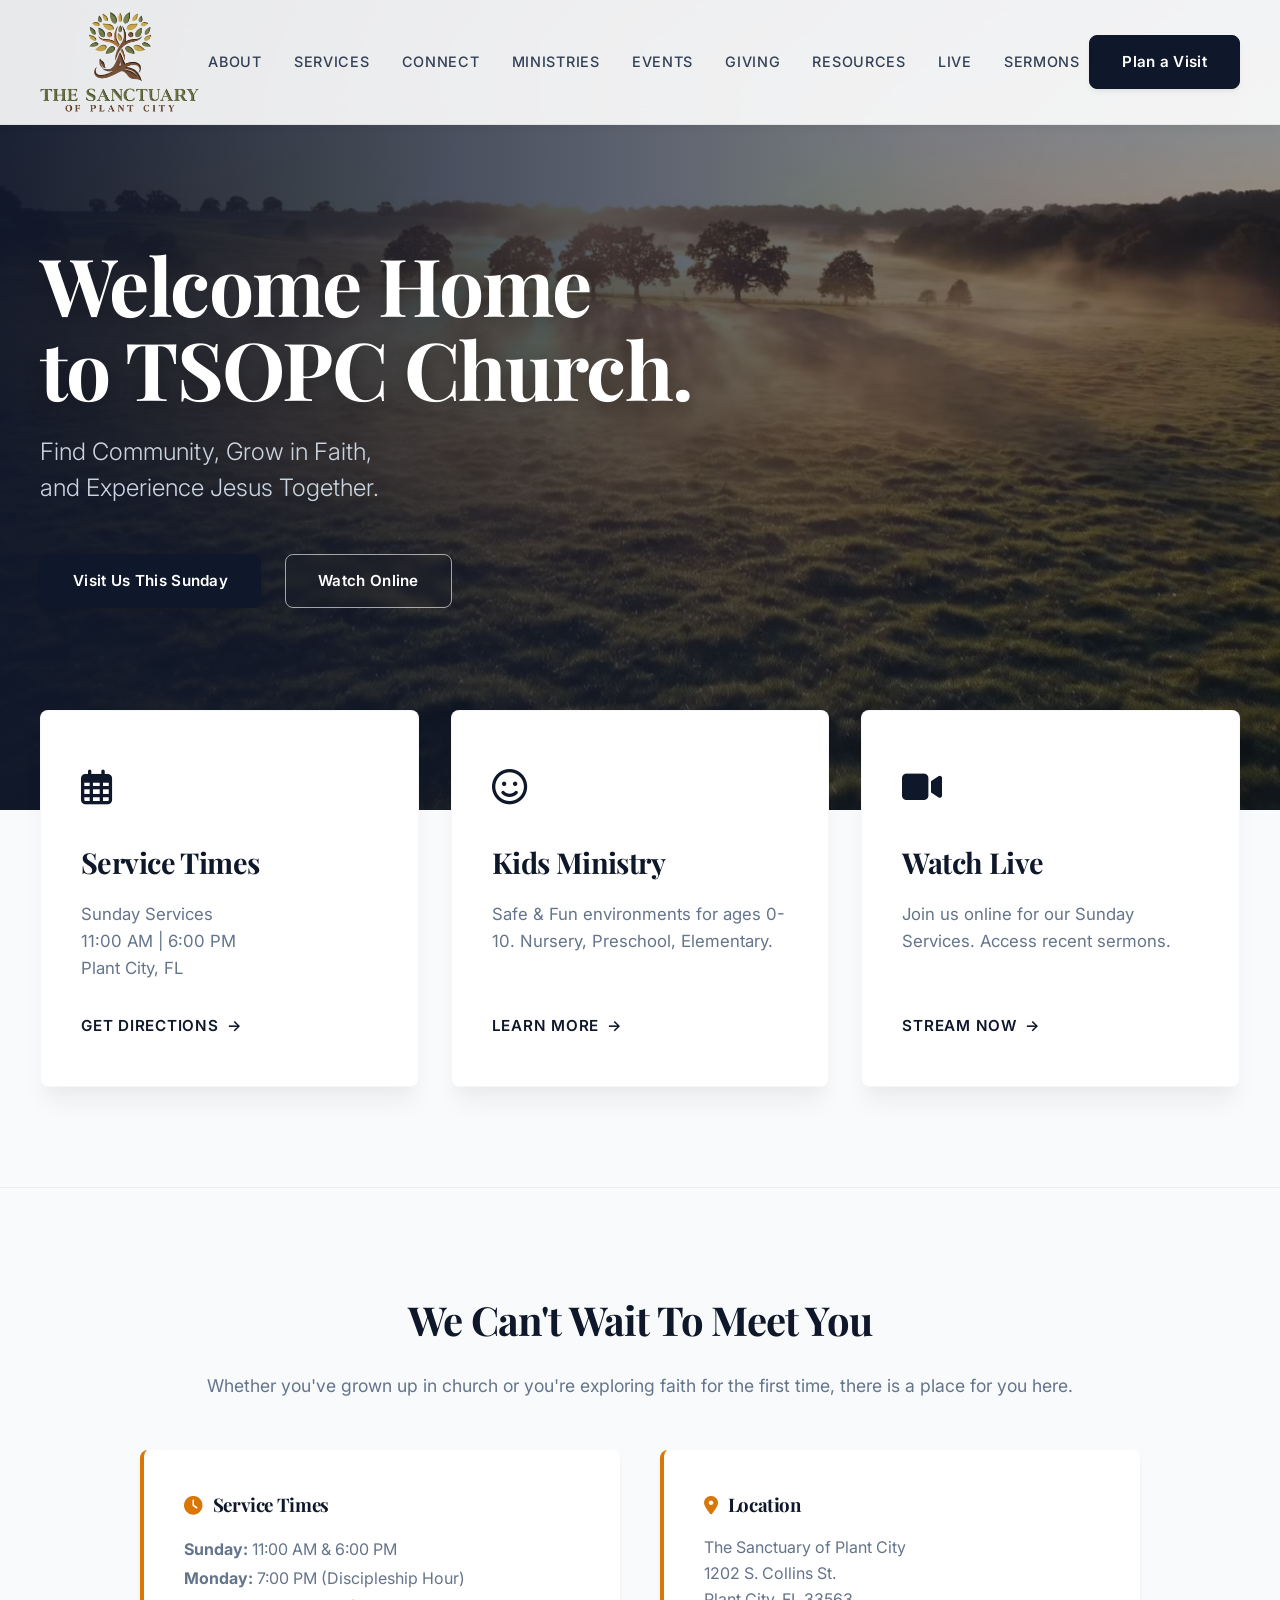
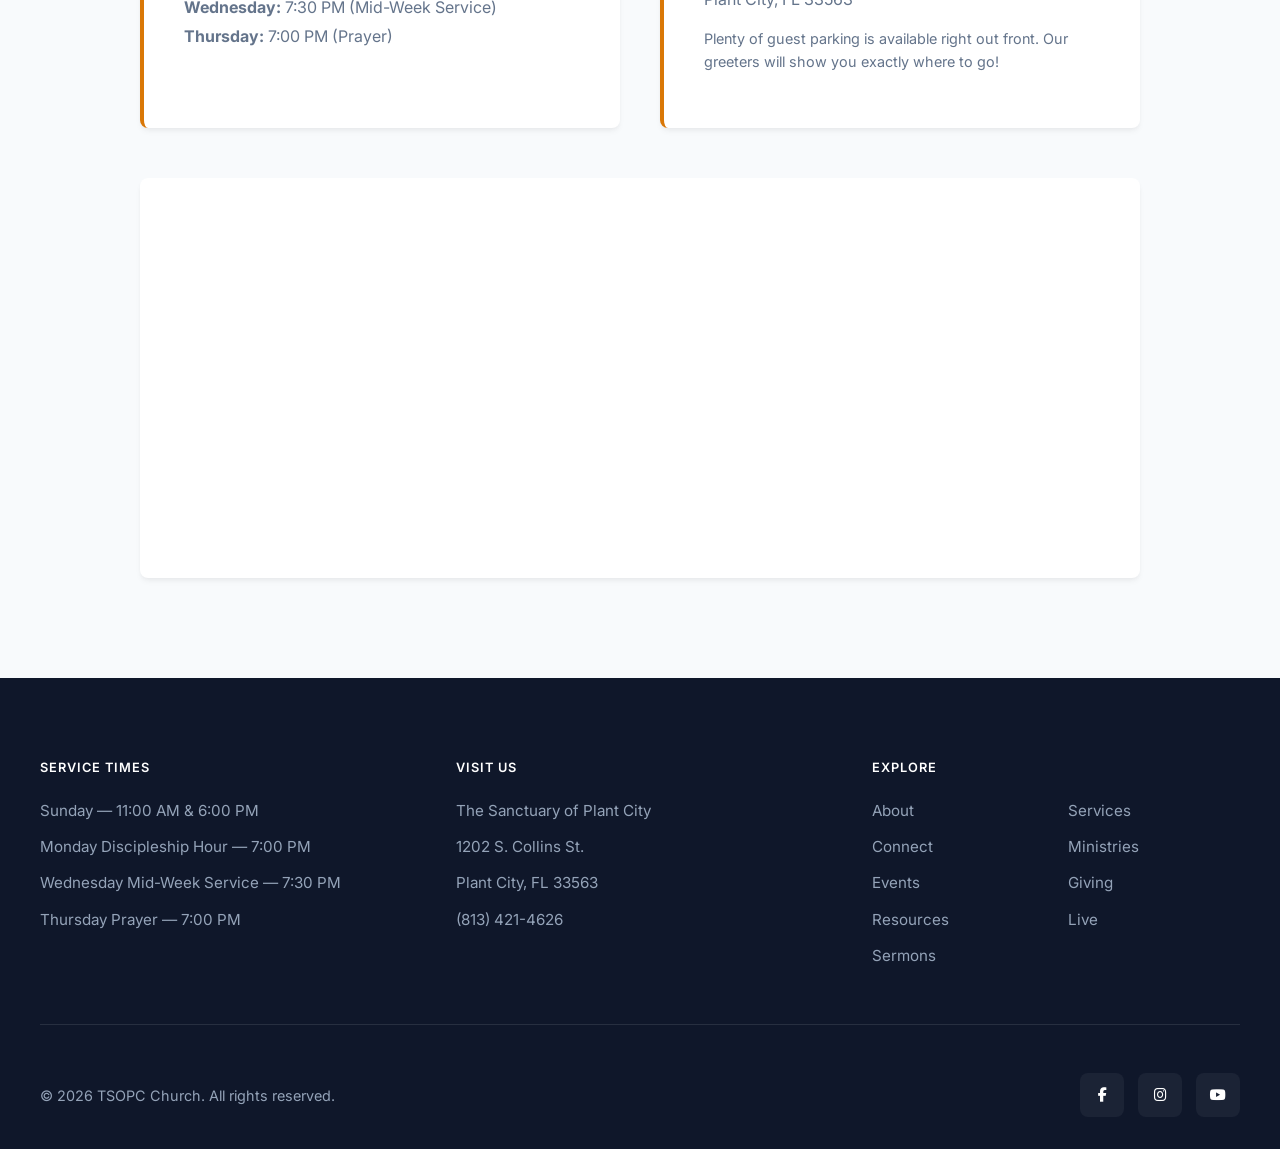
==== index.html @ f12aada3 "Redesign footer as balanced 3-column grid; add HTML no-cache meta - Replace space-between two-column" ====
<!DOCTYPE html>
<html lang="en">
<head>
    <meta charset="UTF-8">
    <meta name="viewport" content="width=device-width, initial-scale=1.0">
    <meta http-equiv="Cache-Control" content="no-cache, must-revalidate">
    <title>TSOPC Church | Welcome Home</title>
    <meta name="description" content="Welcome home to TSOPC Church. Find community, grow in faith, and experience Jesus together.">
    <link rel="stylesheet" href="styles.css?v=8">
    <!-- Using Google Fonts for clean, modern typography -->
    <link rel="preconnect" href="https://fonts.googleapis.com">
    <link rel="preconnect" href="https://fonts.gstatic.com" crossorigin>
    <link href="https://fonts.googleapis.com/css2?family=Inter:wght@400;500;600;700&family=Playfair+Display:wght@700&display=swap" rel="stylesheet">
    <!-- FontAwesome for Icons -->
    <link rel="stylesheet" href="https://cdnjs.cloudflare.com/ajax/libs/font-awesome/6.4.0/css/all.min.css">
</head>
<body>

    <!-- Main Navigation -->
    <nav class="navbar">
        <div class="nav-container">
            <a href="index.html" class="logo"><img src="logo-transparent.png?v=3" alt="TSOPC Logo" class="nav-logo-img"></a>
            <div class="nav-links" id="primary-nav">
                <a href="about.html">About</a>
                <a href="services.html">Services</a>
                <a href="connect.html">Connect</a>
                <a href="ministries.html">Ministries</a>
                <a href="events.html">Events</a>
                <a href="giving.html">Giving</a>
                <a href="resources.html">Resources</a>
                <a href="live.html">Live</a>
                <a href="sermons.html">Sermons</a>
            </div>
            <a href="#plan-visit" class="btn btn-primary">Plan a Visit</a>
            
            <!-- Mobile Menu Toggle -->
            <button class="mobile-toggle" aria-label="Toggle menu" aria-expanded="false" aria-controls="primary-nav">
                <i aria-hidden="true" class="fas fa-bars"></i>
            </button>
        </div>
    </nav>

    <!-- Hero Section -->
    <header class="hero">
        <video class="hero-video" autoplay muted loop playsinline preload="auto" poster="hero-sunrise.jpg?v=7" aria-hidden="true">
            <source src="hero-sunrise.mp4?v=7" type="video/mp4">
        </video>
        <div class="hero-overlay"></div>
        <div class="hero-content">
            <h1>Welcome Home<br>to TSOPC Church.</h1>
            <p>Find Community, Grow in Faith,<br>and Experience Jesus Together.</p>
            <div class="hero-actions">
                <a href="#plan-visit" class="btn btn-primary">Visit Us This Sunday</a>
                <a href="live.html" class="btn btn-outline">Watch Online</a>
            </div>
        </div>
    </header>

    <!-- Interactive Cards Section (Overlapping Hero) -->
    <section class="quick-links">
        <h2 class="visually-hidden">Quick links</h2>
        <div class="cards-container">
            <!-- Card 1 -->
            <div class="card">
                <div class="card-icon">
                    <i aria-hidden="true" class="far fa-calendar-alt"></i>
                </div>
                <h3>Service Times</h3>
                <p>Sunday Services<br>11:00 AM | 6:00 PM<br>Plant City, FL</p>
                <a href="#plan-visit" class="card-link">Get Directions</a>
            </div>

            <!-- Card 2 -->
            <div class="card">
                <div class="card-icon">
                    <i aria-hidden="true" class="far fa-smile"></i>
                </div>
                <h3>Kids Ministry</h3>
                <p>Safe & Fun environments for ages 0-10. Nursery, Preschool, Elementary.</p>
                <a href="ministries.html" class="card-link">Learn More</a>
            </div>

            <!-- Card 3 -->
            <div class="card">
                <div class="card-icon">
                    <i aria-hidden="true" class="fas fa-video"></i>
                </div>
                <h3>Watch Live</h3>
                <p>Join us online for our Sunday Services. Access recent sermons.</p>
                <a href="live.html" class="card-link">Stream Now</a>
            </div>
        </div>
    </section>

    <!-- Plan a Visit Section -->
    <section id="plan-visit" class="visit-section">
        <div class="visit-container">
            <h2 class="visit-title">We Can't Wait To Meet You</h2>
            <p class="visit-intro">Whether you've grown up in church or you're exploring faith for the first time, there is a place for you here.</p>

            <div class="visit-grid">
                <div class="visit-card">
                    <h3><i aria-hidden="true" class="fas fa-clock"></i>Service Times</h3>
                    <ul class="visit-times">
                        <li><strong>Sunday:</strong> 11:00 AM &amp; 6:00 PM</li>
                        <li><strong>Monday:</strong> 7:00 PM (Discipleship Hour)</li>
                        <li><strong>Wednesday:</strong> 7:30 PM (Mid-Week Service)</li>
                        <li><strong>Thursday:</strong> 7:00 PM (Prayer)</li>
                    </ul>
                </div>

                <div class="visit-card">
                    <h3><i aria-hidden="true" class="fas fa-map-marker-alt"></i>Location</h3>
                    <p>
                        The Sanctuary of Plant City<br>
                        1202 S. Collins St.<br>
                        Plant City, FL 33563
                    </p>
                    <p class="visit-note">Plenty of guest parking is available right out front. Our greeters will show you exactly where to go!</p>
                </div>
            </div>

            <div class="visit-map">
                <iframe title="Map to The Sanctuary of Plant City, 1202 S. Collins St., Plant City, FL" src="https://maps.google.com/maps?q=1202%20S.%20Collins%20St.,%20Plant%20City,%20FL%2033563&t=&z=15&ie=UTF8&iwloc=&output=embed" width="100%" height="400" style="border:0;" allowfullscreen="" loading="lazy" referrerpolicy="no-referrer-when-downgrade"></iframe>
            </div>
        </div>
    </section>

    <!-- Footer -->
    <footer>
        <div class="footer-grid">
            <div class="footer-col">
                <h4>Service Times</h4>
                <ul>
                    <li>Sunday &mdash; 11:00 AM &amp; 6:00 PM</li>
                    <li>Monday Discipleship Hour &mdash; 7:00 PM</li>
                    <li>Wednesday Mid-Week Service &mdash; 7:30 PM</li>
                    <li>Thursday Prayer &mdash; 7:00 PM</li>
                </ul>
            </div>
            <div class="footer-col">
                <h4>Visit Us</h4>
                <ul>
                    <li>The Sanctuary of Plant City</li>
                    <li>1202 S. Collins St.</li>
                    <li>Plant City, FL 33563</li>
                    <li><a href="tel:+18134214626">(813) 421-4626</a></li>
                </ul>
            </div>
            <div class="footer-col footer-nav">
                <h4>Explore</h4>
                <ul>
                    <li><a href="about.html">About</a></li>
                    <li><a href="services.html">Services</a></li>
                    <li><a href="connect.html">Connect</a></li>
                    <li><a href="ministries.html">Ministries</a></li>
                    <li><a href="events.html">Events</a></li>
                    <li><a href="giving.html">Giving</a></li>
                    <li><a href="resources.html">Resources</a></li>
                    <li><a href="live.html">Live</a></li>
                    <li><a href="sermons.html">Sermons</a></li>
                </ul>
            </div>
        </div>
        <div class="footer-bottom">
            <p>&copy; 2026 TSOPC Church. All rights reserved.</p>
            <div class="footer-social">
                <a href="https://www.facebook.com/PCUPC/" target="_blank" rel="noopener noreferrer" aria-label="Facebook"><i aria-hidden="true" class="fab fa-facebook-f"></i></a>
                <a href="https://www.instagram.com/plantcityupc/" target="_blank" rel="noopener noreferrer" aria-label="Instagram"><i aria-hidden="true" class="fab fa-instagram"></i></a>
                <a href="https://www.youtube.com/@plantcityupc2962" target="_blank" rel="noopener noreferrer" aria-label="YouTube"><i aria-hidden="true" class="fab fa-youtube"></i></a>
            </div>
        </div>
    </footer>

    <script src="script.js"></script>
</body>
</html>
---- styles.css ----
/* =========================================
   CSS Reset & Base Styles - PREMIUM EDITION
   ========================================= */
:root {
    --primary-dark: #0f172a; /* Deep, rich slate */
    --accent-gold: #d97706; /* Refined, sharp gold */
    --accent-hover: #b45309;
    --text-main: #334155;
    --text-muted: #64748b;
    --text-light: #f8fafc;
    --white: #ffffff;
    --background: #f8fafc;
    --border-radius: 8px; /* Sharper edges */
    --shadow-sm: 0 4px 6px -1px rgba(0, 0, 0, 0.05), 0 2px 4px -1px rgba(0, 0, 0, 0.03);
    --shadow-lg: 0 20px 25px -5px rgba(0, 0, 0, 0.05), 0 10px 10px -5px rgba(0, 0, 0, 0.02);
    --shadow-hover: 0 25px 50px -12px rgba(0, 0, 0, 0.15);
    --transition: all 0.4s cubic-bezier(0.16, 1, 0.3, 1);
}

* {
    margin: 0;
    padding: 0;
    box-sizing: border-box;
}

html {
    scroll-behavior: smooth;
}

body {
    font-family: 'Inter', -apple-system, sans-serif;
    color: var(--text-main);
    background-color: var(--background);
    line-height: 1.6;
    overflow-x: hidden;
    -webkit-font-smoothing: antialiased;
    -moz-osx-font-smoothing: grayscale;
}

h1, h2, h3, .logo {
    font-family: 'Playfair Display', serif;
    color: var(--primary-dark);
    letter-spacing: -0.02em;
}

a {
    text-decoration: none;
    color: inherit;
    transition: var(--transition);
}

/* =========================================
   Typography & Buttons
   ========================================= */
.btn {
    display: inline-flex;
    align-items: center;
    justify-content: center;
    padding: 14px 32px;
    border-radius: var(--border-radius);
    font-weight: 600;
    font-family: 'Inter', sans-serif;
    font-size: 0.95rem;
    letter-spacing: 0.02em;
    cursor: pointer;
    transition: var(--transition);
}

.btn-primary {
    background-color: var(--primary-dark);
    color: var(--white);
    border: 1px solid var(--primary-dark);
    box-shadow: var(--shadow-sm);
}

.btn-primary:hover {
    background-color: var(--accent-gold);
    border-color: var(--accent-gold);
    transform: translateY(-2px);
    box-shadow: 0 10px 15px -3px rgba(217, 119, 6, 0.3);
}

.btn-outline {
    background-color: transparent;
    color: var(--white);
    border: 1px solid rgba(255, 255, 255, 0.6);
    backdrop-filter: blur(4px);
}

.btn-outline:hover {
    background-color: var(--white);
    color: var(--primary-dark);
    transform: translateY(-2px);
}

/* =========================================
   Navigation (Glassmorphism)
   ========================================= */
.navbar {
    position: fixed;
    top: 0;
    width: 100%;
    background-color: rgba(255, 255, 255, 0.9);
    backdrop-filter: blur(12px);
    -webkit-backdrop-filter: blur(12px);
    border-bottom: 1px solid rgba(0, 0, 0, 0.05);
    z-index: 1000;
    padding: 12px 0;
    transition: var(--transition);
}

.nav-container {
    max-width: 1280px;
    margin: 0 auto;
    padding: 0 40px;
    display: flex;
    justify-content: space-between;
    align-items: center;
}

.logo {
    display: flex;
    align-items: center;
}

.nav-logo-img {
    height: 100px;
    width: auto;
}

.nav-links {
    display: flex;
    gap: 32px;
    align-items: center;
}

.nav-links a {
    font-weight: 500;
    font-size: 0.9rem;
    color: var(--text-main);
    text-transform: uppercase;
    letter-spacing: 0.05em;
    position: relative;
}

.nav-links a::after {
    content: '';
    position: absolute;
    width: 0;
    height: 1px;
    bottom: -4px;
    left: 0;
    background-color: var(--accent-gold);
    transition: var(--transition);
}

.nav-links a:hover {
    color: var(--primary-dark);
}

.nav-links a:hover::after {
    width: 100%;
}

.mobile-toggle {
    display: none;
    background: none;
    border: none;
    font-size: 1.5rem;
    color: var(--primary-dark);
    cursor: pointer;
}

/* =========================================
   Hero Section
   ========================================= */
.hero {
    position: relative;
    overflow: hidden;
    height: 90vh;
    min-height: 700px;
    display: flex;
    align-items: center;
    /* Poster still: shown on slow connections, if the video fails, or with reduced motion */
    background-image: url('hero-sunrise.jpg?v=7');
    background-size: cover;
    background-position: center;
}

/* Background video layer — sits behind the gradient overlay and the content */
.hero-video {
    position: absolute;
    top: 0;
    left: 0;
    width: 100%;
    height: 100%;
    object-fit: cover;
    z-index: 0;
}

.hero-overlay {
    position: absolute;
    top: 0;
    left: 0;
    width: 100%;
    height: 100%;
    z-index: 1;
    background: linear-gradient(to right, rgba(15, 23, 42, 0.95) 0%, rgba(15, 23, 42, 0.4) 100%);
}

/* Respect users who prefer reduced motion: hide the video, keep the poster still */
@media (prefers-reduced-motion: reduce) {
    .hero-video {
        display: none;
    }
}

.hero-content {
    position: relative;
    z-index: 10;
    max-width: 1280px;
    margin: 0 auto;
    padding: 0 40px;
    width: 100%;
    transform: translateY(20px);
}

.hero h1 {
    color: var(--white);
    font-size: 5rem;
    line-height: 1.05;
    margin-bottom: 24px;
    text-shadow: 0 4px 20px rgba(0,0,0,0.3);
}

.page-hero h1 {
    color: var(--white) !important;
    font-size: 3.5rem;
    text-shadow: 0 4px 20px rgba(0,0,0,0.5);
    position: relative;
    z-index: 10;
}

.hero p {
    color: #cbd5e1;
    font-size: 1.5rem;
    font-weight: 300;
    margin-bottom: 48px;
    max-width: 600px;
    line-height: 1.5;
}

.hero-actions {
    display: flex;
    gap: 24px;
}

/* =========================================
   Interactive Cards (Quick Links)
   ========================================= */
.quick-links {
    margin-top: -100px;
    position: relative;
    z-index: 20;
    padding-bottom: 100px;
}

.cards-container {
    max-width: 1280px;
    margin: 0 auto;
    padding: 0 40px;
    display: grid;
    grid-template-columns: repeat(3, 1fr);
    gap: 32px;
}

.card {
    background-color: var(--white);
    border-radius: var(--border-radius);
    padding: 48px 40px;
    box-shadow: var(--shadow-lg);
    border: 1px solid rgba(0, 0, 0, 0.03);
    transition: var(--transition);
    display: flex;
    flex-direction: column;
    position: relative;
    overflow: hidden;
}

.card::before {
    content: '';
    position: absolute;
    top: 0;
    left: 0;
    width: 100%;
    height: 3px;
    background-color: var(--accent-gold);
    transform: scaleX(0);
    transform-origin: left;
    transition: var(--transition);
}

.card:hover {
    transform: translateY(-12px);
    box-shadow: var(--shadow-hover);
}

.card:hover::before {
    transform: scaleX(1);
}

.card-icon {
    font-size: 2.2rem;
    color: var(--primary-dark);
    margin-bottom: 24px;
}

.card h3 {
    font-size: 1.8rem;
    margin-bottom: 16px;
    color: var(--primary-dark);
}

.card p {
    color: var(--text-muted);
    margin-bottom: 32px;
    flex-grow: 1;
    font-size: 1.05rem;
    line-height: 1.6;
}

.card-link {
    font-weight: 600;
    color: var(--primary-dark);
    font-size: 0.95rem;
    text-transform: uppercase;
    letter-spacing: 0.05em;
    display: inline-flex;
    align-items: center;
    gap: 8px;
}

.card-link::after {
    content: '→';
    transition: transform 0.3s ease;
}

.card:hover .card-link {
    color: var(--accent-hover); /* darker gold for 4.5:1 contrast on white */
}

.card:hover .card-link::after {
    transform: translateX(5px);
}

/* =========================================
   Plan a Visit Section
   ========================================= */
.visit-section {
    padding: 100px 40px;
    background-color: var(--background);
    text-align: center;
    border-top: 1px solid rgba(0, 0, 0, 0.05);
}

.visit-container {
    max-width: 1000px;
    margin: 0 auto;
}

.visit-title {
    font-size: 2.5rem;
    color: var(--primary-dark);
    margin-bottom: 20px;
}

.visit-intro {
    color: var(--text-muted);
    font-size: 1.1rem;
    margin-bottom: 50px;
}

.visit-grid {
    display: grid;
    grid-template-columns: repeat(auto-fit, minmax(300px, 1fr));
    gap: 40px;
    text-align: left;
    margin-bottom: 50px;
}

.visit-card {
    background: var(--white);
    padding: 40px;
    border-radius: var(--border-radius);
    box-shadow: var(--shadow-sm);
    border-left: 4px solid var(--accent-gold);
}

.visit-card h3 {
    color: var(--primary-dark);
    margin-bottom: 15px;
}

.visit-card h3 i {
    color: var(--accent-gold);
    margin-right: 10px;
}

.visit-card p {
    color: var(--text-muted);
    margin-bottom: 15px;
}

.visit-note {
    font-size: 0.9rem;
}

.visit-times {
    list-style: none;
    color: var(--text-muted);
    line-height: 1.8;
}

.visit-map {
    background: var(--white);
    border-radius: var(--border-radius);
    overflow: hidden;
    box-shadow: var(--shadow-sm);
    line-height: 0;
}

/* =========================================
   Footer
   ========================================= */
footer {
    background-color: var(--primary-dark);
    color: var(--text-light);
    padding: 80px 40px 32px;
}

/* Top region: balanced, equal-width info columns */
.footer-grid {
    max-width: 1200px;
    margin: 0 auto 48px;
    padding-bottom: 56px;
    display: grid;
    grid-template-columns: repeat(3, 1fr);
    gap: 48px;
    border-bottom: 1px solid rgba(255, 255, 255, 0.1);
}

.footer-col h4 {
    color: var(--white);
    font-size: 0.8rem;
    font-weight: 600;
    text-transform: uppercase;
    letter-spacing: 0.08em;
    margin-bottom: 20px;
}

.footer-col ul {
    list-style: none;
    padding: 0;
    margin: 0;
}

.footer-col li {
    color: #94a3b8;
    font-size: 0.95rem;
    line-height: 1.6;
    margin-bottom: 12px;
}

.footer-col a {
    color: #94a3b8;
    transition: var(--transition);
}

.footer-col a:hover {
    color: var(--white);
}

/* Explore links sit in two even sub-columns so the column height matches its neighbors */
.footer-nav ul {
    display: grid;
    grid-template-columns: repeat(2, 1fr);
    gap: 12px 24px;
}

.footer-nav li {
    margin-bottom: 0;
}

/* Bottom bar: copyright + social, evenly split */
.footer-bottom {
    max-width: 1200px;
    margin: 0 auto;
    display: flex;
    justify-content: space-between;
    align-items: center;
    flex-wrap: wrap;
    gap: 20px;
    color: #94a3b8; /* 6.96:1 on slate — passes 4.5:1 */
    font-size: 0.9rem;
}

.footer-bottom p {
    margin: 0;
}

.footer-social {
    display: flex;
    gap: 14px;
}

.footer-social a {
    display: flex;
    align-items: center;
    justify-content: center;
    width: 44px;
    height: 44px;
    background-color: rgba(255, 255, 255, 0.05);
    color: var(--white);
    border-radius: var(--border-radius);
    transition: var(--transition);
}

.footer-social a:hover {
    background-color: var(--accent-gold);
    transform: translateY(-4px);
}

/* =========================================
   Responsive Design
   ========================================= */
@media (max-width: 1024px) {
    .hero h1 {
        font-size: 4rem;
    }
    .cards-container {
        gap: 20px;
    }
}

@media (max-width: 992px) {
    .cards-container {
        grid-template-columns: repeat(2, 1fr);
    }
}

@media (max-width: 768px) {
    .nav-container {
        padding: 0 20px;
        flex-wrap: wrap; /* allow menu panel to wrap onto full-width rows */
    }

    /* Cap logo on phones so it doesn't dominate the bar */
    .nav-logo-img {
        height: 60px;
    }

    /* Collapsed by default; revealed as a stacked panel when .nav-open is set */
    .nav-links {
        display: none;
        flex-basis: 100%;
        flex-direction: column;
        gap: 0;
        padding-top: 8px;
    }

    .navbar.nav-open .nav-links {
        display: flex;
    }

    .navbar.nav-open .nav-links a {
        padding: 14px 4px; /* 44px+ tap targets */
        border-bottom: 1px solid rgba(0, 0, 0, 0.06);
        font-size: 1rem;
    }

    /* CTA hidden in the bar, shown as the last item of the open menu */
    .navbar .btn {
        display: none;
    }

    .navbar.nav-open .btn {
        display: inline-flex;
        flex-basis: 100%;
        width: 100%;
        margin-top: 12px;
    }

    .mobile-toggle {
        display: block;
    }

    /* fixed-attachment parallax is janky/unsupported on mobile */
    .hero {
        background-attachment: scroll;
    }

    .hero h1 {
        font-size: 3rem;
    }
    
    .hero p {
        font-size: 1.2rem;
    }
    
    .hero-actions {
        flex-direction: column;
    }
    
    .btn {
        width: 100%;
    }
    
    .cards-container {
        grid-template-columns: 1fr;
        padding: 0 20px;
    }
    
    .quick-links {
        margin-top: -60px;
    }
    
    .card {
        padding: 40px 30px;
    }
    
    .footer-grid {
        grid-template-columns: 1fr;
        gap: 40px;
        text-align: center;
    }

    .footer-nav ul {
        justify-items: center;
    }

    .footer-bottom {
        flex-direction: column;
        justify-content: center;
        text-align: center;
    }
}

/* Subsplash Embed Container */
.subsplash-embed-container {
    border-radius: 16px;
    overflow: hidden;
    box-shadow: var(--shadow-lg);
    background: var(--white);
    border: 1px solid rgba(0,0,0,0.05);
    margin-bottom: 60px;
}

/* =========================================
   Accessibility utilities
   ========================================= */

/* Visible keyboard focus indicator (gold reads on both light & dark surfaces) */
:focus-visible {
    outline: 3px solid var(--accent-gold);
    outline-offset: 3px;
    border-radius: 2px;
}

/* Screen-reader-only text (kept out of the visual layout) */
.visually-hidden {
    position: absolute;
    width: 1px;
    height: 1px;
    padding: 0;
    margin: -1px;
    overflow: hidden;
    clip: rect(0, 0, 0, 0);
    white-space: nowrap;
    border: 0;
}

/* Respect users who prefer reduced motion */
@media (prefers-reduced-motion: reduce) {
    html {
        scroll-behavior: auto;
    }

    *,
    *::before,
    *::after {
        animation-duration: 0.01ms !important;
        animation-iteration-count: 1 !important;
        transition-duration: 0.01ms !important;
        scroll-behavior: auto !important;
    }

    .hero {
        background-attachment: scroll; /* disable parallax */
    }
}

/* =========================================
   Inner Page Layout (shared by sub-pages)
   ========================================= */
.page-hero {
    height: 40vh;
    min-height: 400px;
    display: flex;
    align-items: center;
    background-image: url('hero-family.png?v=2');
    background-size: cover;
    background-position: center;
    position: relative;
}

.page-hero-overlay {
    position: absolute;
    top: 0;
    left: 0;
    width: 100%;
    height: 100%;
    background: rgba(15, 23, 42, 0.85);
}

.page-content {
    max-width: 1000px;
    margin: 80px auto;
    padding: 0 40px;
}

/* width / alignment modifiers */
.page-content.narrow { max-width: 800px; }
.page-content.medium { max-width: 900px; }
.page-content.wide   { max-width: 1200px; }
.page-content.center { text-align: center; }

/* About page prose */
.page-prose h2 {
    margin-bottom: 24px;
    font-size: 2.5rem;
}

.page-prose p {
    font-size: 1.1rem;
    margin-bottom: 24px;
    color: var(--text-muted);
}

/* Services */
.service-info {
    background: var(--white);
    padding: 40px;
    border-radius: var(--border-radius);
    box-shadow: var(--shadow-sm);
    margin-bottom: 30px;
    border-left: 4px solid var(--accent-gold);
}

/* Ministries */
.ministry-grid {
    display: grid;
    grid-template-columns: repeat(auto-fit, minmax(300px, 1fr));
    gap: 30px;
    margin-top: 40px;
}

.ministry-card {
    background: var(--white);
    border-radius: var(--border-radius);
    box-shadow: var(--shadow-sm);
    padding: 30px;
    text-align: center;
    transition: var(--transition);
}

.ministry-card:hover {
    transform: translateY(-5px);
    box-shadow: var(--shadow-lg);
}

.ministry-card i {
    font-size: 2.5rem;
    color: var(--accent-gold);
    margin-bottom: 20px;
}

.ministry-card h3 {
    margin-bottom: 15px;
    font-size: 1.5rem;
}

/* Events */
.event-card {
    display: flex;
    flex-wrap: wrap;
    background: var(--white);
    border-radius: var(--border-radius);
    box-shadow: var(--shadow-sm);
    margin-bottom: 30px;
    overflow: hidden;
    border-left: 4px solid var(--accent-gold);
}

.event-date {
    background: var(--primary-dark);
    color: var(--white);
    padding: 30px;
    display: flex;
    flex-direction: column;
    justify-content: center;
    align-items: center;
    min-width: 150px;
}

.event-date .month { font-weight: 600; text-transform: uppercase; font-size: 0.9rem; letter-spacing: 1px; }
.event-date .day { font-size: 2.5rem; font-family: 'Playfair Display', serif; font-weight: 700; }

.event-details {
    padding: 30px;
    flex-grow: 1;
}

.event-details h3 { font-size: 1.5rem; margin-bottom: 10px; }

/* Giving */
.give-box {
    background: var(--white);
    padding: 20px;
    border-radius: var(--border-radius);
    box-shadow: var(--shadow-lg);
    margin-top: 40px;
    position: relative;
    overflow: hidden;
}

iframe#subsplash-giving-container {
    max-height: 650px !important;
    border-radius: 8px !important;
    border: none;
}

/* Resources */
.resource-box {
    background: var(--white);
    padding: 30px;
    border-radius: var(--border-radius);
    box-shadow: var(--shadow-sm);
    margin-bottom: 30px;
    display: flex;
    align-items: center;
    gap: 20px;
}

.resource-icon {
    font-size: 2rem;
    color: var(--accent-gold);
    background: rgba(217, 119, 6, 0.1);
    width: 80px;
    height: 80px;
    display: flex;
    align-items: center;
    justify-content: center;
    border-radius: 50%;
}

.resource-text h3 {
    font-size: 1.4rem;
    margin-bottom: 5px;
}

/* Live stream embed */
.sap-embed-player {
    position: relative;
    width: 100%;
    height: 0;
    padding-top: 56.25%;
    border-radius: var(--border-radius);
    overflow: hidden;
    box-shadow: var(--shadow-lg);
    background: #000;
}

.sap-embed-player > iframe {
    position: absolute;
    top: 0;
    left: 0;
    width: 100%;
    height: 100%;
}
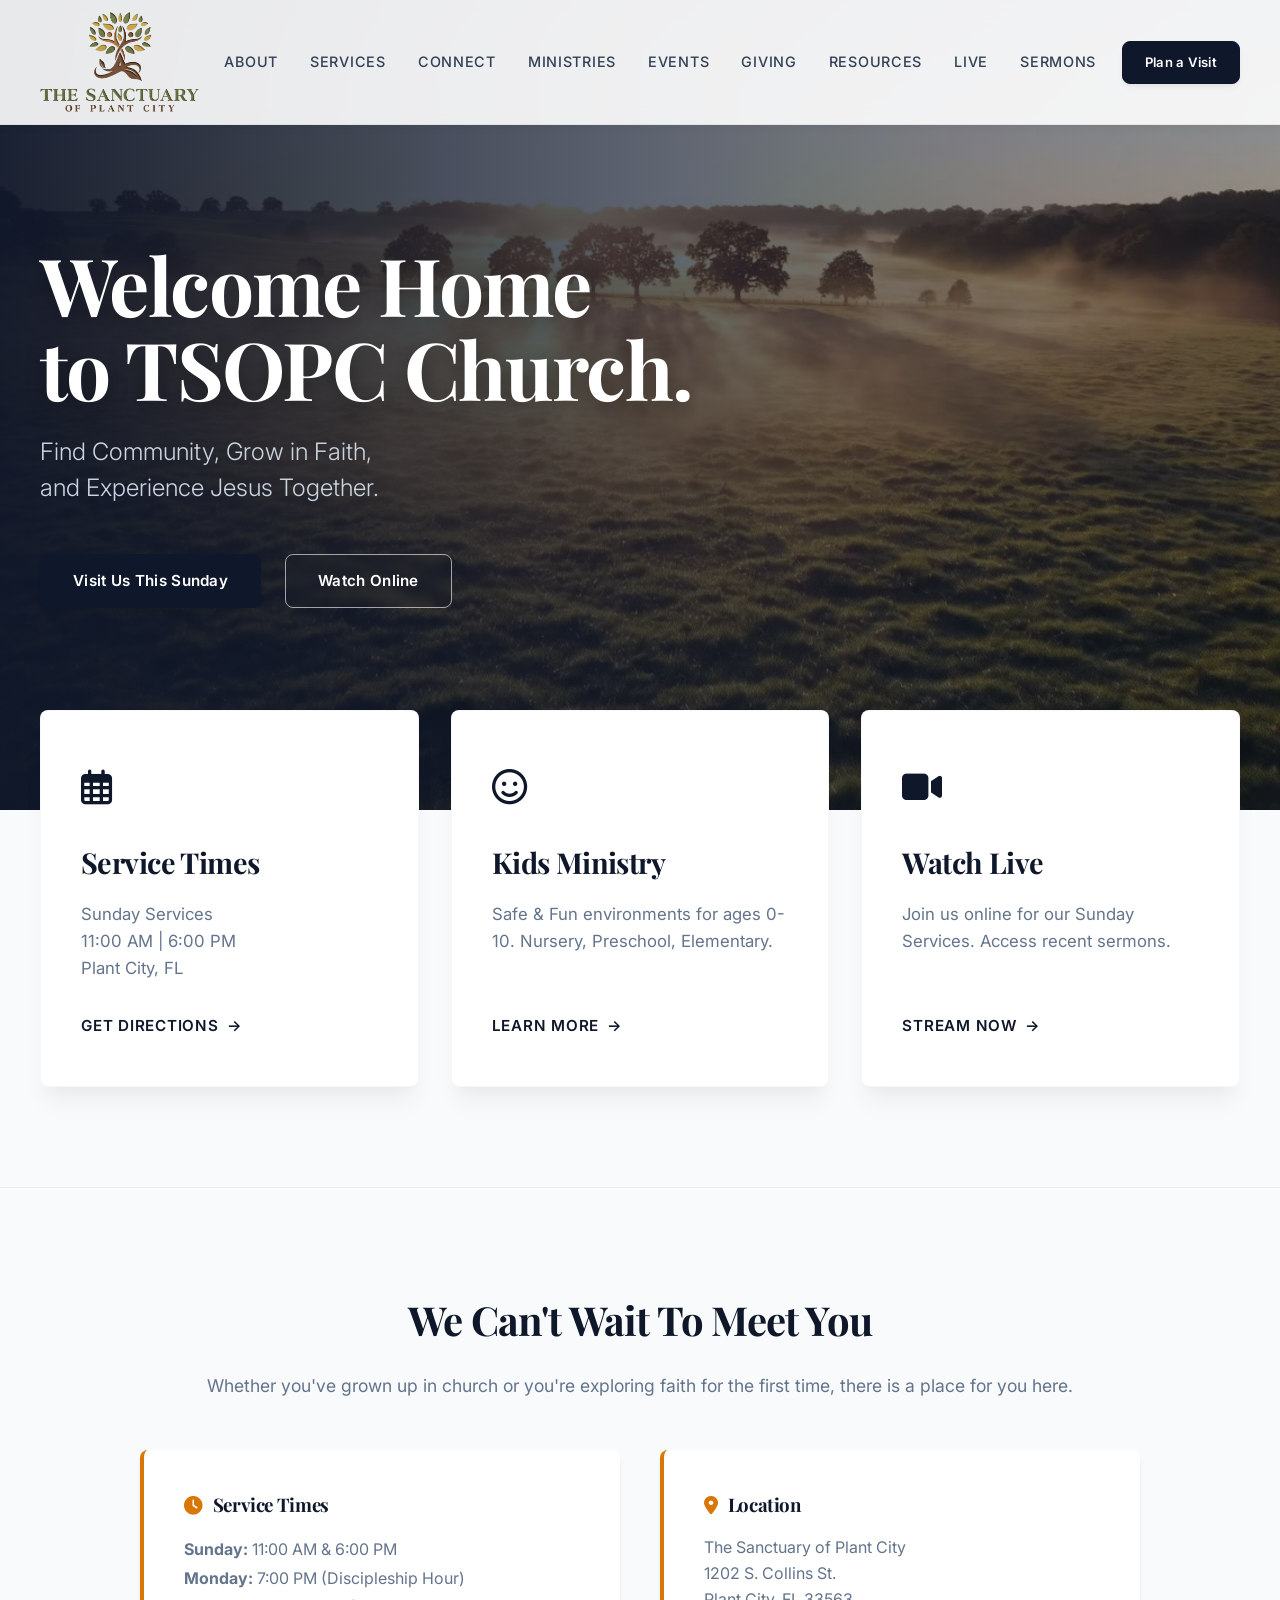
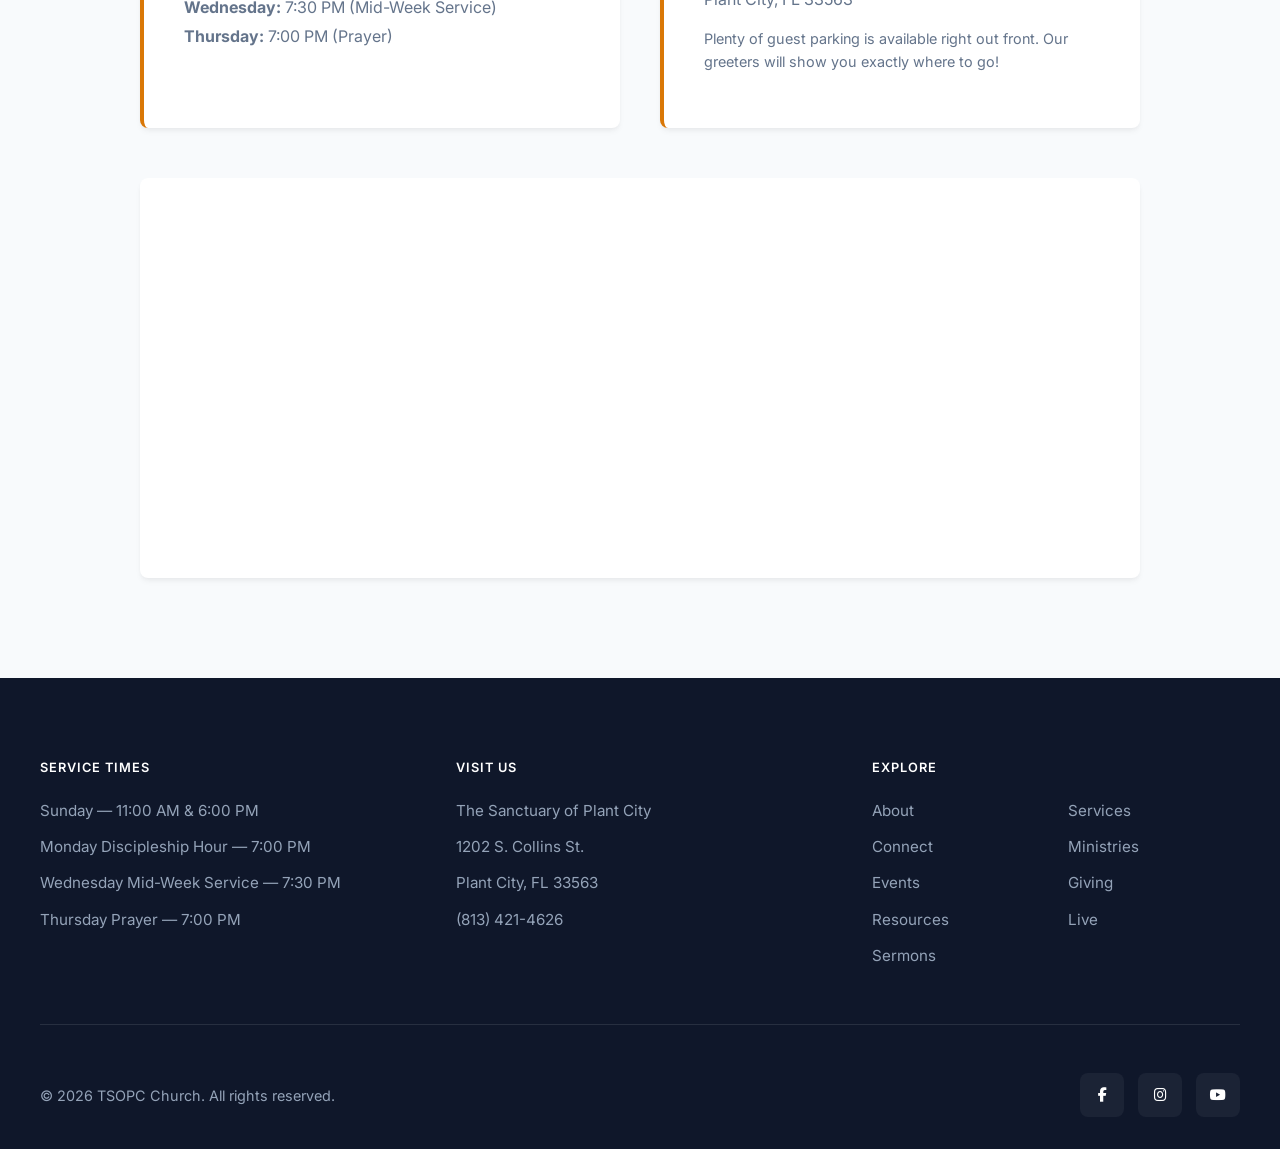
==== commit 749373e7: "Slim down the header "Plan a Visit" button The nav CTA reused the full-size hero button style, readi" ====
--- a/index.html
+++ b/index.html
@@ -6,7 +6,7 @@
     <meta http-equiv="Cache-Control" content="no-cache, must-revalidate">
     <title>TSOPC Church | Welcome Home</title>
     <meta name="description" content="Welcome home to TSOPC Church. Find community, grow in faith, and experience Jesus together.">
-    <link rel="stylesheet" href="styles.css?v=8">
+    <link rel="stylesheet" href="styles.css?v=11">
     <!-- Using Google Fonts for clean, modern typography -->
     <link rel="preconnect" href="https://fonts.googleapis.com">
     <link rel="preconnect" href="https://fonts.gstatic.com" crossorigin>
--- a/styles.css
+++ b/styles.css
@@ -25,6 +25,9 @@
 
 html {
     scroll-behavior: smooth;
+    /* Stop iOS from inflating text in landscape */
+    -webkit-text-size-adjust: 100%;
+    text-size-adjust: 100%;
 }
 
 body {
@@ -47,6 +50,12 @@
     text-decoration: none;
     color: inherit;
     transition: var(--transition);
+}
+
+/* Remove the 300ms tap delay and tidy the tap highlight on touch devices */
+a, button, .btn, .mobile-toggle {
+    touch-action: manipulation;
+    -webkit-tap-highlight-color: rgba(217, 119, 6, 0.15);
 }
 
 /* =========================================
@@ -162,6 +171,13 @@
     width: 100%;
 }
 
+/* Header CTA sits next to small uppercase links, so keep it more compact
+   than the full-size hero buttons */
+.navbar .btn {
+    padding: 10px 22px;
+    font-size: 0.82rem;
+}
+
 .mobile-toggle {
     display: none;
     background: none;
@@ -178,6 +194,7 @@
     position: relative;
     overflow: hidden;
     height: 90vh;
+    height: 90svh; /* avoids the mobile address-bar jump where supported */
     min-height: 700px;
     display: flex;
     align-items: center;
@@ -382,7 +399,7 @@
 
 .visit-grid {
     display: grid;
-    grid-template-columns: repeat(auto-fit, minmax(300px, 1fr));
+    grid-template-columns: repeat(auto-fit, minmax(min(100%, 300px), 1fr));
     gap: 40px;
     text-align: left;
     margin-bottom: 50px;
@@ -642,6 +659,81 @@
         flex-direction: column;
         justify-content: center;
         text-align: center;
+    }
+
+    /* Footer links get full-width tap rows on phones */
+    .footer-nav ul {
+        gap: 4px 24px;
+    }
+
+    .footer-col a {
+        display: inline-block;
+        padding: 6px 0;
+    }
+
+    /* Shorter hero so the fold isn't pushed way down on small screens */
+    .hero {
+        min-height: 540px;
+    }
+
+    .page-hero {
+        min-height: 300px;
+    }
+
+    .page-hero h1 {
+        font-size: 2.5rem;
+    }
+
+    /* Comfortable side gutters + tighter vertical rhythm on phones */
+    .visit-section {
+        padding: 64px 20px;
+    }
+
+    .visit-title {
+        font-size: 2rem;
+    }
+
+    .page-content {
+        margin: 48px auto;
+        padding: 0 20px;
+    }
+
+    .page-prose h2 {
+        font-size: 2rem;
+    }
+
+    .service-info,
+    .visit-card {
+        padding: 28px 24px;
+    }
+
+    /* Stack event cards: full-width date banner on top */
+    .event-card {
+        flex-direction: column;
+    }
+
+    .event-date {
+        min-width: 0;
+    }
+}
+
+/* Small phones (≤480px): scale down the largest type so nothing overflows */
+@media (max-width: 480px) {
+    .hero h1 {
+        font-size: 2.4rem;
+    }
+
+    .hero p {
+        font-size: 1.1rem;
+    }
+
+    .page-hero h1 {
+        font-size: 2rem;
+    }
+
+    .visit-title,
+    .page-prose h2 {
+        font-size: 1.75rem;
     }
 }
 
@@ -704,6 +796,7 @@
    ========================================= */
 .page-hero {
     height: 40vh;
+    height: 40svh;
     min-height: 400px;
     display: flex;
     align-items: center;
@@ -759,7 +852,7 @@
 /* Ministries */
 .ministry-grid {
     display: grid;
-    grid-template-columns: repeat(auto-fit, minmax(300px, 1fr));
+    grid-template-columns: repeat(auto-fit, minmax(min(100%, 300px), 1fr));
     gap: 30px;
     margin-top: 40px;
 }
@@ -887,3 +980,30 @@
     width: 100%;
     height: 100%;
 }
+
+/* Live captions / translation embed (CaptionFlow) */
+.captions-embed {
+    position: relative;
+    width: 100%;
+    height: 600px;
+    border-radius: var(--border-radius);
+    overflow: hidden;
+    box-shadow: var(--shadow-lg);
+    background: var(--primary-dark);
+    border: 1px solid rgba(0, 0, 0, 0.05);
+}
+
+.captions-embed > iframe {
+    display: block;
+    width: 100%;
+    height: 100%;
+    border: 0;
+}
+
+@media (max-width: 768px) {
+    .captions-embed {
+        height: 70vh;
+        height: 70svh;
+        min-height: 440px;
+    }
+}
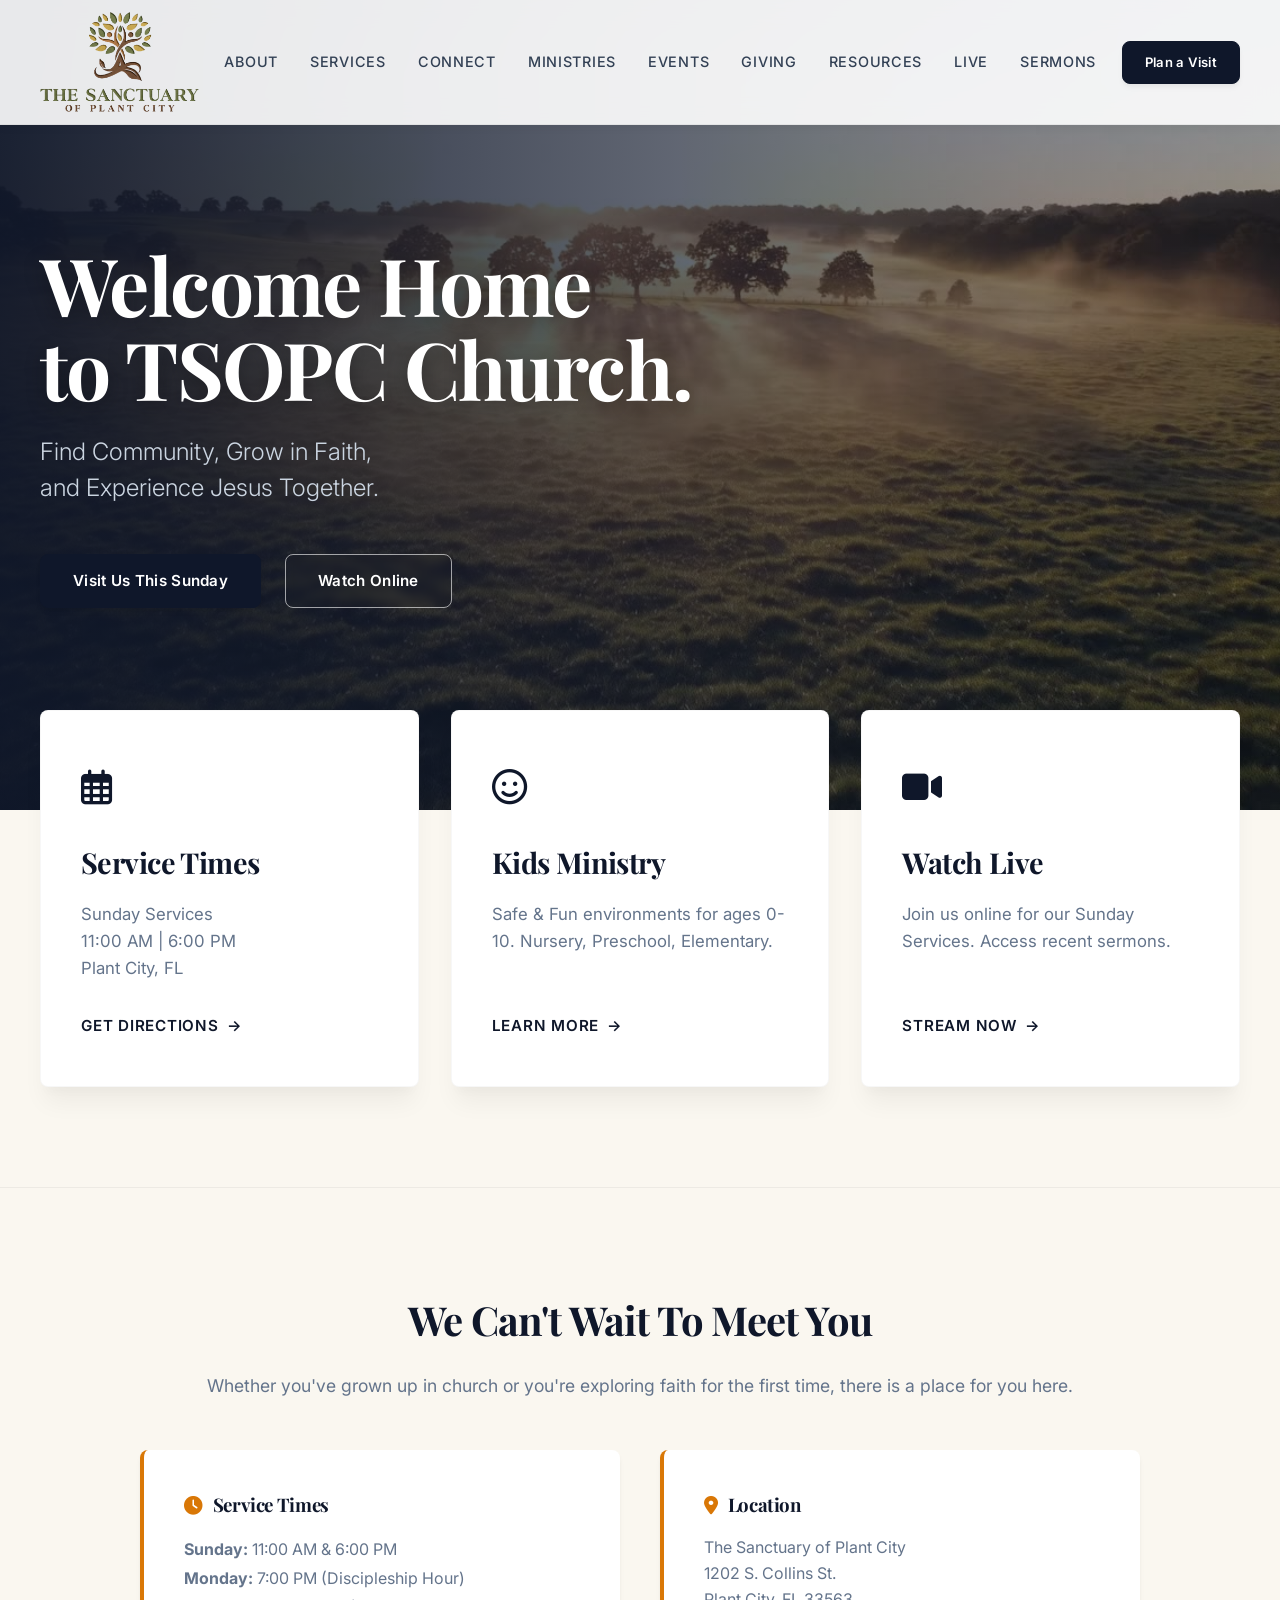
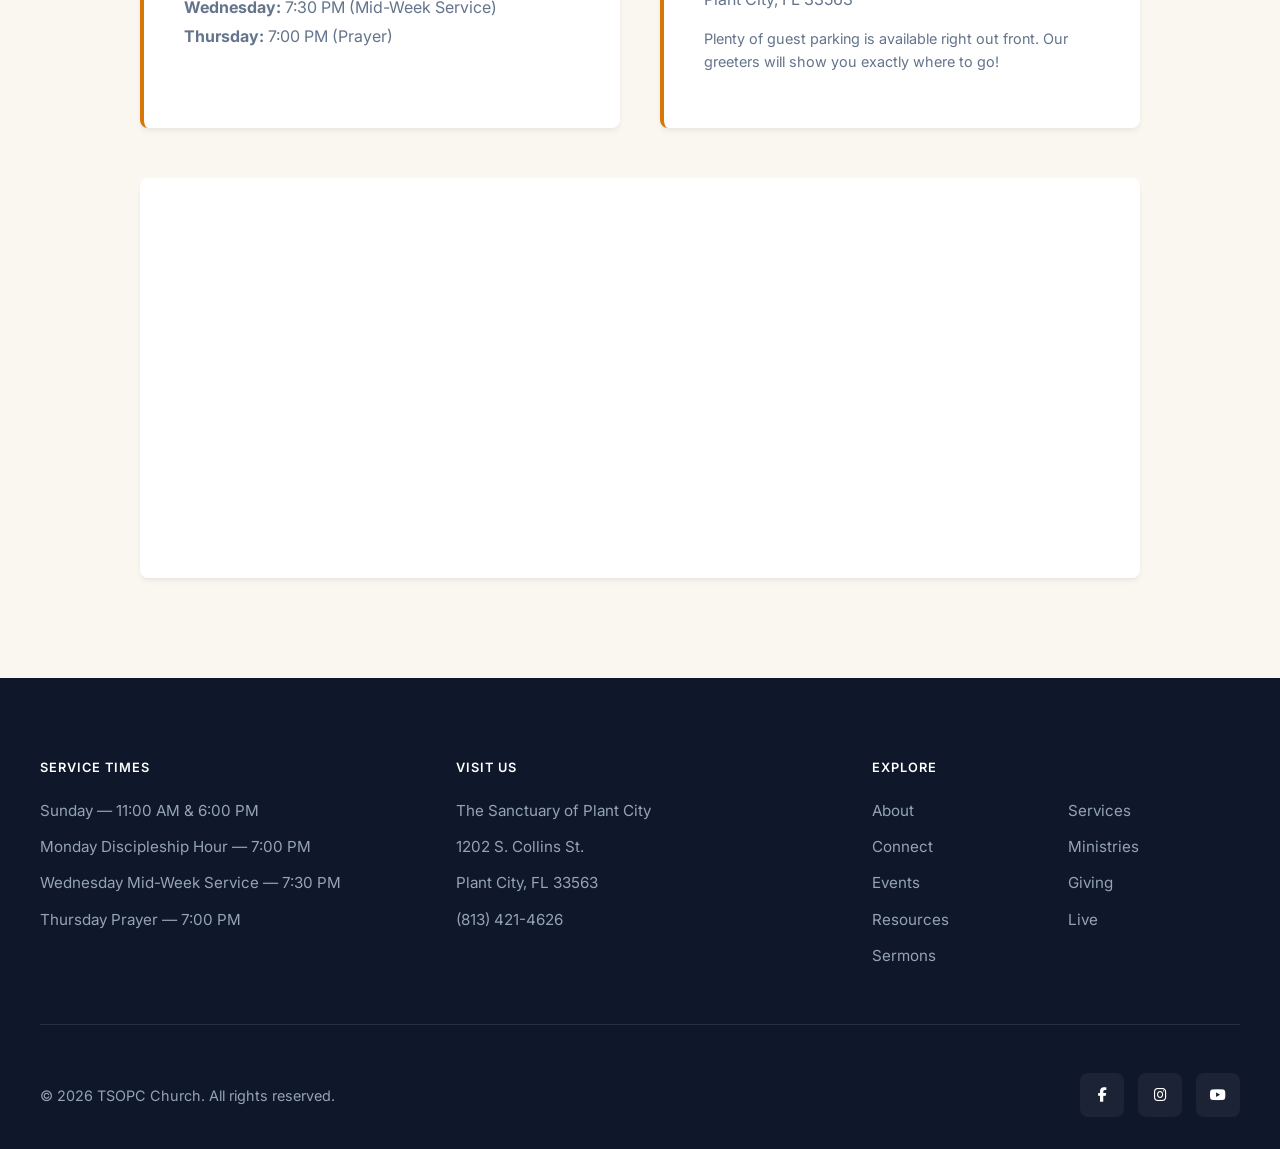
==== commit 3776fdf9: "Add Salvation (Acts 2:38) section + warm cream redesign - about.html: new "Our Belief in Salvation" " ====
--- a/index.html
+++ b/index.html
@@ -6,7 +6,7 @@
     <meta http-equiv="Cache-Control" content="no-cache, must-revalidate">
     <title>TSOPC Church | Welcome Home</title>
     <meta name="description" content="Welcome home to TSOPC Church. Find community, grow in faith, and experience Jesus together.">
-    <link rel="stylesheet" href="styles.css?v=11">
+    <link rel="stylesheet" href="styles.css?v=15">
     <!-- Using Google Fonts for clean, modern typography -->
     <link rel="preconnect" href="https://fonts.googleapis.com">
     <link rel="preconnect" href="https://fonts.gstatic.com" crossorigin>
--- a/styles.css
+++ b/styles.css
@@ -9,7 +9,9 @@
     --text-muted: #64748b;
     --text-light: #f8fafc;
     --white: #ffffff;
-    --background: #f8fafc;
+    --background: #faf7f0; /* Warm cream — was #f8fafc cool off-white */
+    --surface: #f7f1e5; /* Warm cream card surface (reads clearly cream, not white); defined by border + shadow */
+    --surface-border: #e9dec8; /* Warm border to separate cards from the page cream */
     --border-radius: 8px; /* Sharper edges */
     --shadow-sm: 0 4px 6px -1px rgba(0, 0, 0, 0.05), 0 2px 4px -1px rgba(0, 0, 0, 0.03);
     --shadow-lg: 0 20px 25px -5px rgba(0, 0, 0, 0.05), 0 10px 10px -5px rgba(0, 0, 0, 0.02);
@@ -742,8 +744,8 @@
     border-radius: 16px;
     overflow: hidden;
     box-shadow: var(--shadow-lg);
-    background: var(--white);
-    border: 1px solid rgba(0,0,0,0.05);
+    background: var(--surface);
+    border: 1px solid var(--surface-border);
     margin-bottom: 60px;
 }
 
@@ -839,12 +841,53 @@
     color: var(--text-muted);
 }
 
+.page-prose ol {
+    margin: 0 0 24px;
+    padding-left: 24px;
+    font-size: 1.1rem;
+    color: var(--text-muted);
+}
+
+.page-prose ol li {
+    margin-bottom: 14px;
+    line-height: 1.7;
+}
+
+.page-prose ol li strong {
+    color: var(--primary-dark);
+}
+
+/* Scripture quote */
+.scripture {
+    margin: 0 0 28px;
+    padding: 24px 28px;
+    background: #f4ecdd; /* warm cream to match the page (was cool #f8fafc) */
+    border-left: 4px solid var(--accent-gold);
+    border-radius: 0 var(--border-radius) var(--border-radius) 0;
+}
+
+.scripture p {
+    font-style: italic;
+    font-size: 1.2rem;
+    line-height: 1.7;
+    color: var(--primary-dark);
+    margin-bottom: 10px;
+}
+
+.scripture cite {
+    display: block;
+    font-style: normal;
+    font-weight: 600;
+    color: var(--accent-gold);
+}
+
 /* Services */
 .service-info {
-    background: var(--white);
+    background: var(--surface);
     padding: 40px;
     border-radius: var(--border-radius);
     box-shadow: var(--shadow-sm);
+    border: 1px solid var(--surface-border);
     margin-bottom: 30px;
     border-left: 4px solid var(--accent-gold);
 }
@@ -858,9 +901,10 @@
 }
 
 .ministry-card {
-    background: var(--white);
+    background: var(--surface);
     border-radius: var(--border-radius);
     box-shadow: var(--shadow-sm);
+    border: 1px solid var(--surface-border);
     padding: 30px;
     text-align: center;
     transition: var(--transition);
@@ -917,10 +961,11 @@
 
 /* Giving */
 .give-box {
-    background: var(--white);
+    background: var(--surface);
     padding: 20px;
     border-radius: var(--border-radius);
     box-shadow: var(--shadow-lg);
+    border: 1px solid var(--surface-border);
     margin-top: 40px;
     position: relative;
     overflow: hidden;
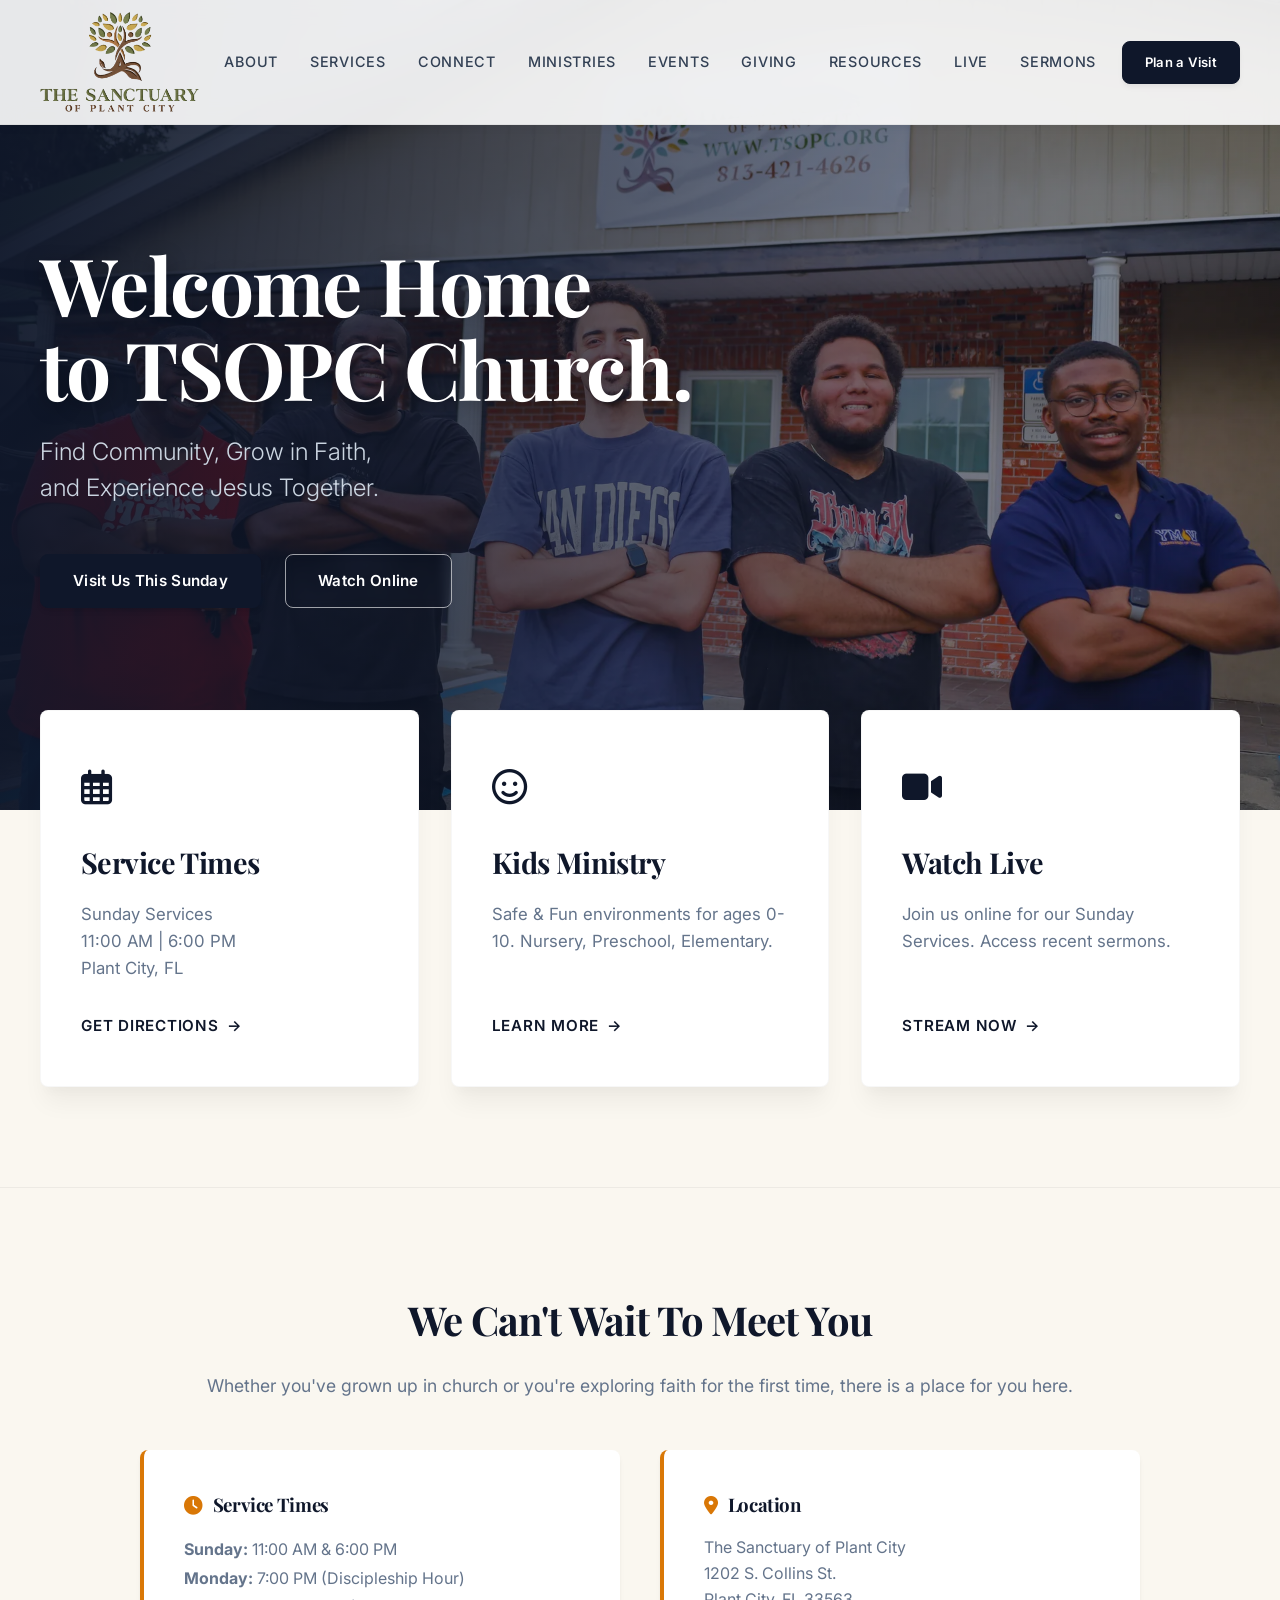
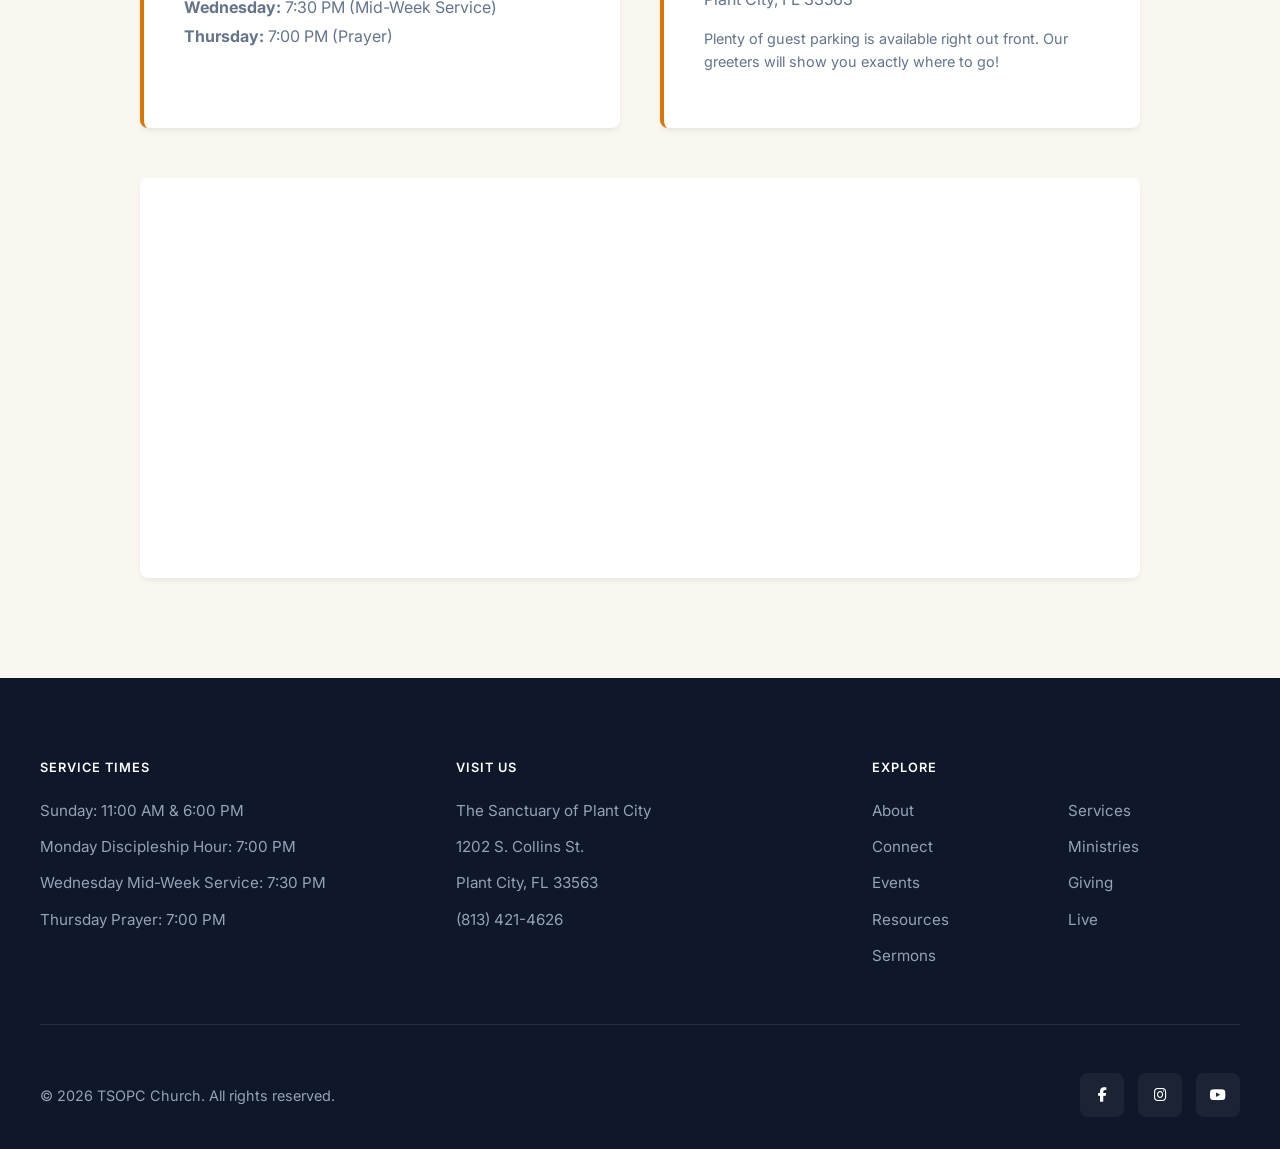
==== commit 166431c6: "Homepage hero: swap sunrise video for real community photo + finish dash cleanup - New hero: optimiz" ====
--- a/index.html
+++ b/index.html
@@ -6,7 +6,7 @@
     <meta http-equiv="Cache-Control" content="no-cache, must-revalidate">
     <title>TSOPC Church | Welcome Home</title>
     <meta name="description" content="Welcome home to TSOPC Church. Find community, grow in faith, and experience Jesus together.">
-    <link rel="stylesheet" href="styles.css?v=15">
+    <link rel="stylesheet" href="styles.css?v=16">
     <!-- Using Google Fonts for clean, modern typography -->
     <link rel="preconnect" href="https://fonts.googleapis.com">
     <link rel="preconnect" href="https://fonts.gstatic.com" crossorigin>
@@ -42,9 +42,10 @@
 
     <!-- Hero Section -->
     <header class="hero">
-        <video class="hero-video" autoplay muted loop playsinline preload="auto" poster="hero-sunrise.jpg?v=7" aria-hidden="true">
-            <source src="hero-sunrise.mp4?v=7" type="video/mp4">
-        </video>
+        <picture>
+            <source type="image/webp" srcset="hero-community.webp?v=16">
+            <img class="hero-video" src="hero-community.jpg?v=16" alt="Members of The Sanctuary of Plant City gathered outside the church" fetchpriority="high">
+        </picture>
         <div class="hero-overlay"></div>
         <div class="hero-content">
             <h1>Welcome Home<br>to TSOPC Church.</h1>
@@ -132,10 +133,10 @@
             <div class="footer-col">
                 <h4>Service Times</h4>
                 <ul>
-                    <li>Sunday &mdash; 11:00 AM &amp; 6:00 PM</li>
-                    <li>Monday Discipleship Hour &mdash; 7:00 PM</li>
-                    <li>Wednesday Mid-Week Service &mdash; 7:30 PM</li>
-                    <li>Thursday Prayer &mdash; 7:00 PM</li>
+                    <li>Sunday: 11:00 AM &amp; 6:00 PM</li>
+                    <li>Monday Discipleship Hour: 7:00 PM</li>
+                    <li>Wednesday Mid-Week Service: 7:30 PM</li>
+                    <li>Thursday Prayer: 7:00 PM</li>
                 </ul>
             </div>
             <div class="footer-col">
--- a/styles.css
+++ b/styles.css
@@ -200,13 +200,15 @@
     min-height: 700px;
     display: flex;
     align-items: center;
-    /* Poster still: shown on slow connections, if the video fails, or with reduced motion */
-    background-image: url('hero-sunrise.jpg?v=7');
+    /* Fallback still (low-res paint before the hero <img> decodes) */
+    background-image: url('hero-community-1200.jpg?v=16');
     background-size: cover;
-    background-position: center;
-}
-
-/* Background video layer — sits behind the gradient overlay and the content */
+    background-position: center 30%;
+}
+
+/* Background image layer — sits behind the gradient overlay and the content.
+   object-position pushes the framing right so faces fall under the lighter side
+   of the left-to-right gradient, keeping the headline over the darker left area. */
 .hero-video {
     position: absolute;
     top: 0;
@@ -214,6 +216,7 @@
     width: 100%;
     height: 100%;
     object-fit: cover;
+    object-position: 65% 30%;
     z-index: 0;
 }
 
@@ -227,12 +230,7 @@
     background: linear-gradient(to right, rgba(15, 23, 42, 0.95) 0%, rgba(15, 23, 42, 0.4) 100%);
 }
 
-/* Respect users who prefer reduced motion: hide the video, keep the poster still */
-@media (prefers-reduced-motion: reduce) {
-    .hero-video {
-        display: none;
-    }
-}
+/* Hero is now a static photo (no motion), so no reduced-motion handling needed. */
 
 .hero-content {
     position: relative;
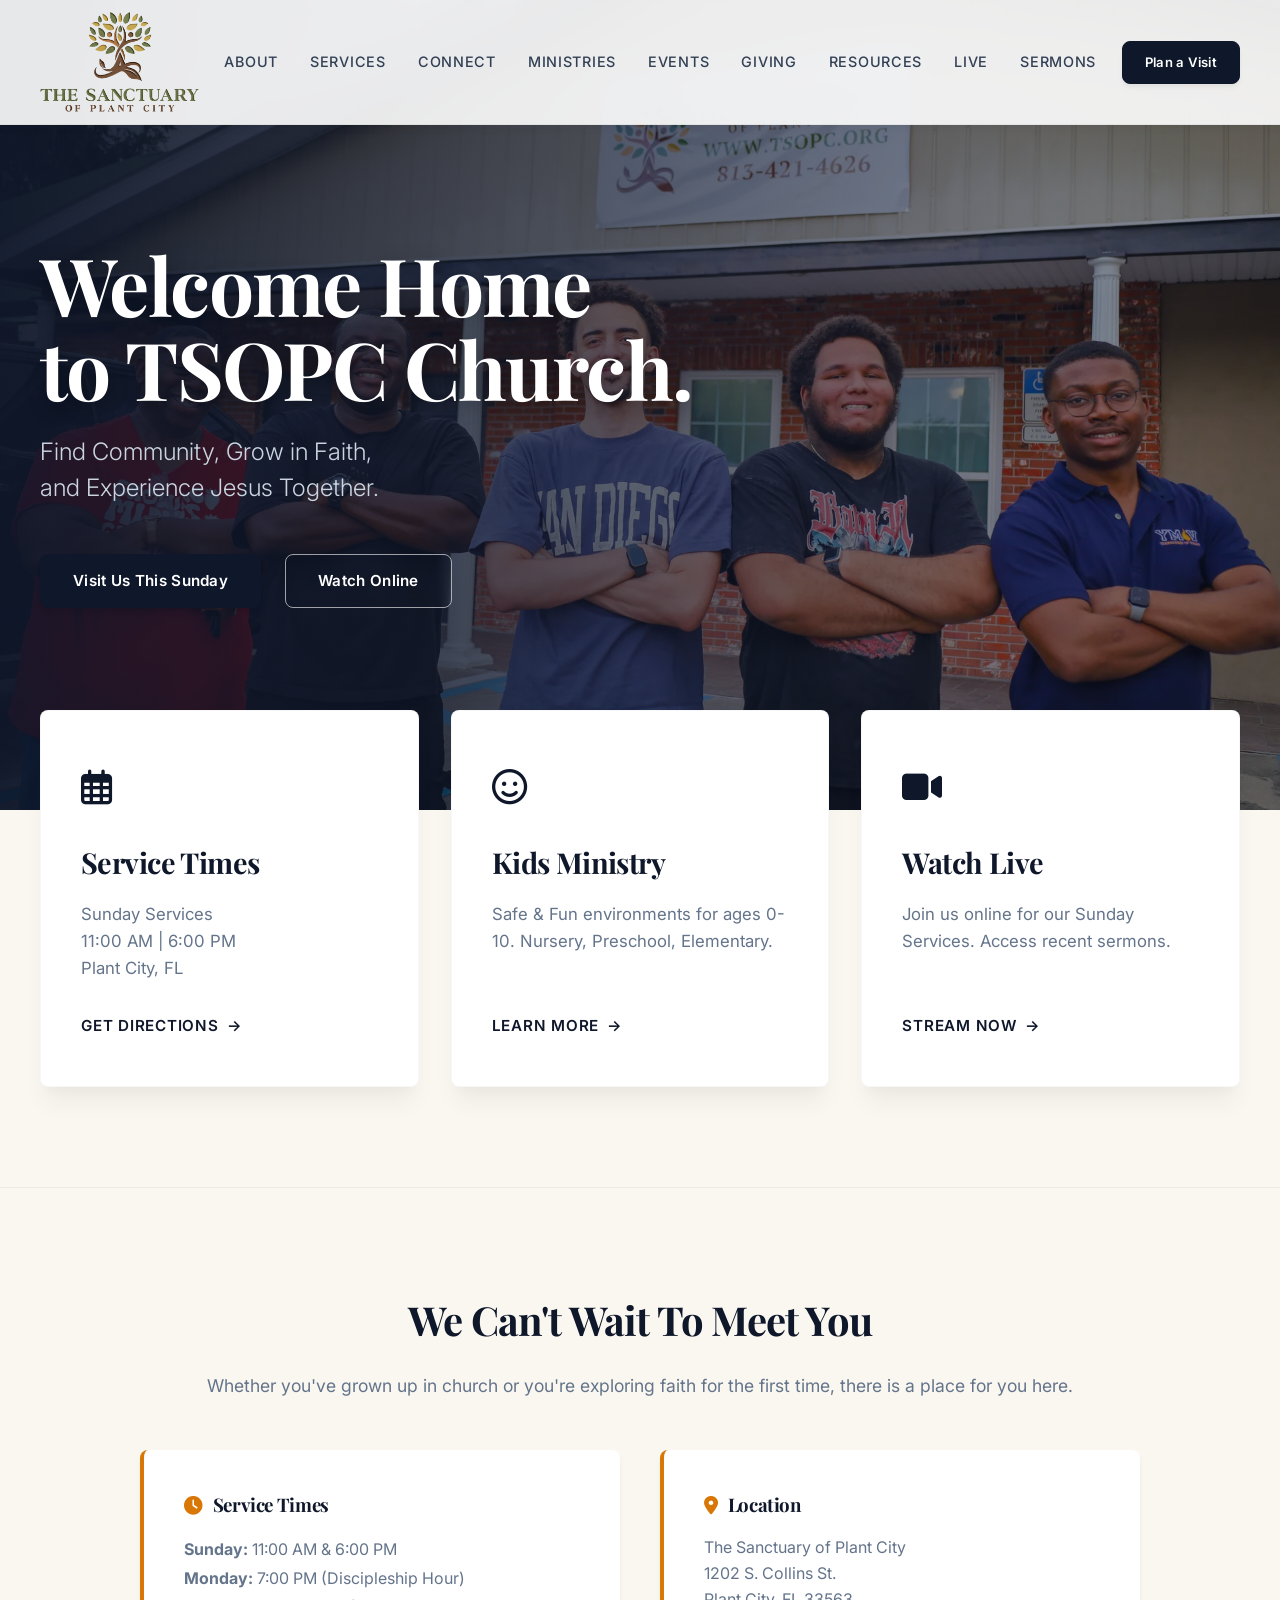
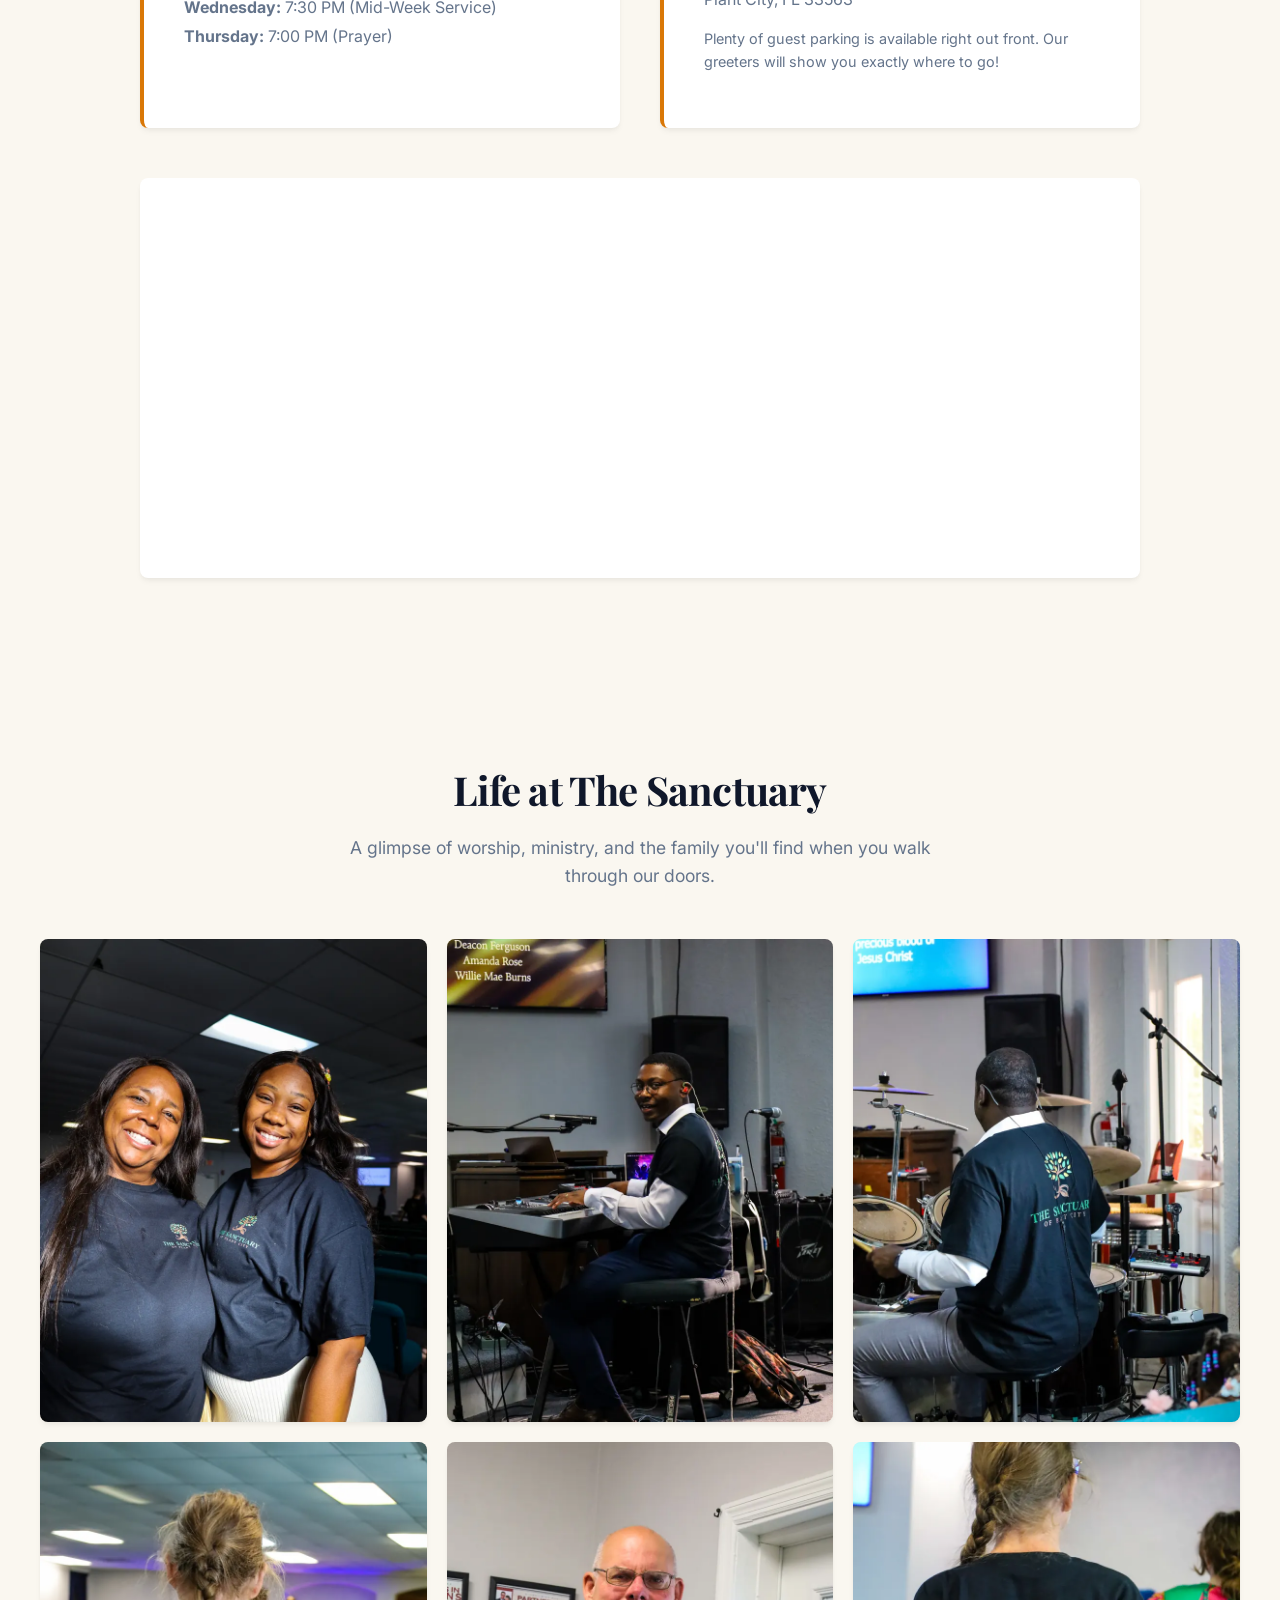
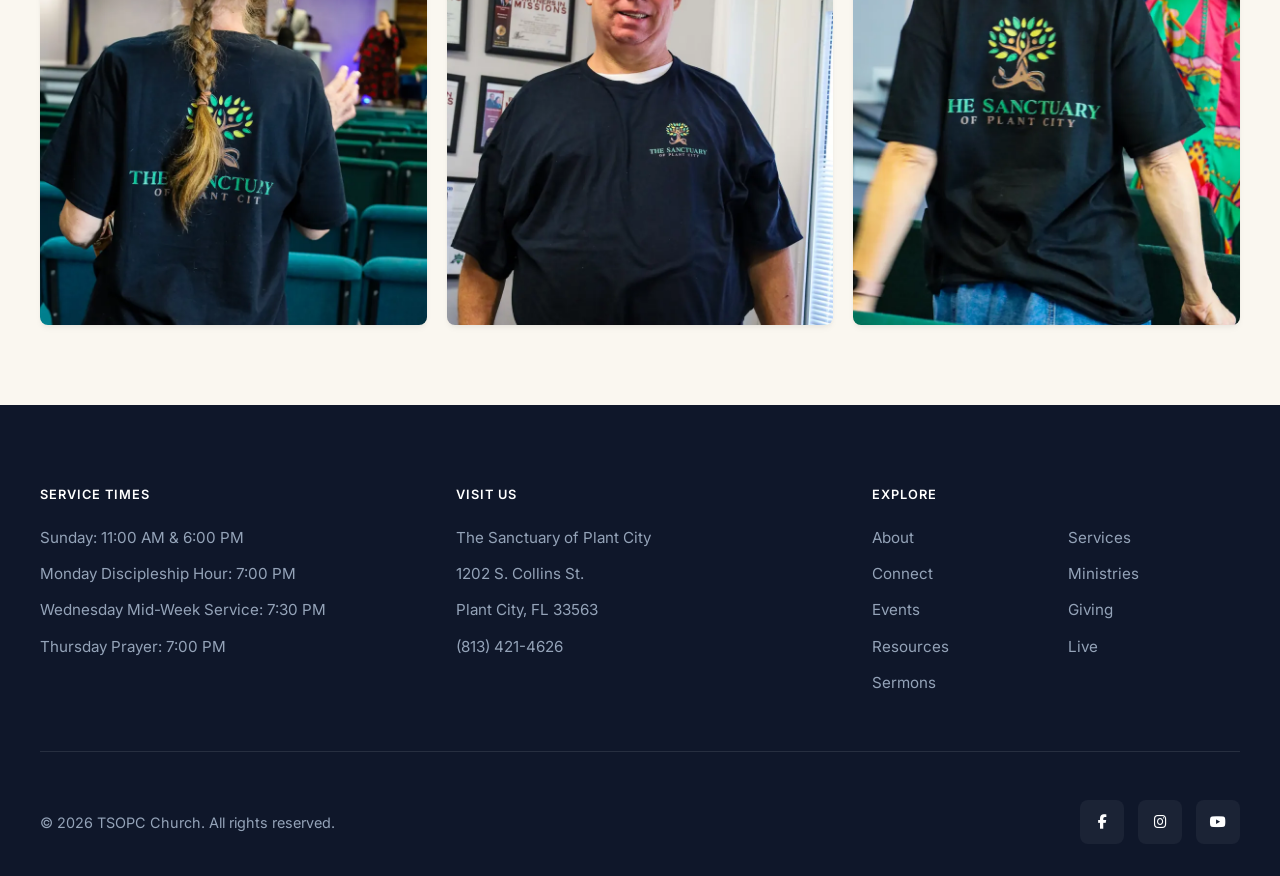
==== commit 419946ba: "Add Meet Our Pastor section + home photo gallery - about.html: "Meet Our Pastor" card (Pastor Raymon" ====
--- a/index.html
+++ b/index.html
@@ -6,7 +6,7 @@
     <meta http-equiv="Cache-Control" content="no-cache, must-revalidate">
     <title>TSOPC Church | Welcome Home</title>
     <meta name="description" content="Welcome home to TSOPC Church. Find community, grow in faith, and experience Jesus together.">
-    <link rel="stylesheet" href="styles.css?v=16">
+    <link rel="stylesheet" href="styles.css?v=19">
     <!-- Using Google Fonts for clean, modern typography -->
     <link rel="preconnect" href="https://fonts.googleapis.com">
     <link rel="preconnect" href="https://fonts.gstatic.com" crossorigin>
@@ -127,6 +127,52 @@
         </div>
     </section>
 
+    <!-- Life at TSOPC — photo gallery -->
+    <section class="gallery-section" aria-labelledby="gallery-heading">
+        <div class="gallery-container">
+            <h2 id="gallery-heading" class="gallery-title">Life at The Sanctuary</h2>
+            <p class="gallery-intro">A glimpse of worship, ministry, and the family you'll find when you walk through our doors.</p>
+            <div class="gallery-grid">
+                <figure class="gallery-item">
+                    <picture>
+                        <source type="image/webp" srcset="gallery-community-women-pair.webp?v=1">
+                        <img src="gallery-community-women-pair.jpg?v=1" alt="Two smiling members of The Sanctuary of Plant City" loading="lazy" width="800" height="1000">
+                    </picture>
+                </figure>
+                <figure class="gallery-item">
+                    <picture>
+                        <source type="image/webp" srcset="gallery-worship-keys-smile.webp?v=1">
+                        <img src="gallery-worship-keys-smile.jpg?v=1" alt="Musician smiling at the keyboard during worship" loading="lazy" width="800" height="1000">
+                    </picture>
+                </figure>
+                <figure class="gallery-item">
+                    <picture>
+                        <source type="image/webp" srcset="gallery-worship-drummer.webp?v=1">
+                        <img src="gallery-worship-drummer.jpg?v=1" alt="Drummer leading worship at The Sanctuary of Plant City" loading="lazy" width="800" height="1000">
+                    </picture>
+                </figure>
+                <figure class="gallery-item">
+                    <picture>
+                        <source type="image/webp" srcset="gallery-worship-service.webp?v=1">
+                        <img src="gallery-worship-service.jpg?v=1" alt="Members worshipping together during a service" loading="lazy" width="800" height="1000">
+                    </picture>
+                </figure>
+                <figure class="gallery-item">
+                    <picture>
+                        <source type="image/webp" srcset="gallery-member-missions.webp?v=1">
+                        <img src="gallery-member-missions.jpg?v=1" alt="A member of The Sanctuary of Plant City" loading="lazy" width="800" height="1000">
+                    </picture>
+                </figure>
+                <figure class="gallery-item">
+                    <picture>
+                        <source type="image/webp" srcset="gallery-member-logo-tee.webp?v=1">
+                        <img src="gallery-member-logo-tee.jpg?v=1" alt="A member wearing a Sanctuary of Plant City shirt" loading="lazy" width="800" height="1000">
+                    </picture>
+                </figure>
+            </div>
+        </div>
+    </section>
+
     <!-- Footer -->
     <footer>
         <div class="footer-grid">
--- a/styles.css
+++ b/styles.css
@@ -800,7 +800,7 @@
     min-height: 400px;
     display: flex;
     align-items: center;
-    background-image: url('hero-family.png?v=2');
+    background-image: url('hero-community.jpg?v=16');
     background-size: cover;
     background-position: center;
     position: relative;
@@ -879,6 +879,123 @@
     color: var(--accent-gold);
 }
 
+/* Life at The Sanctuary — home gallery */
+.gallery-section {
+    padding: 80px 40px;
+    background-color: var(--background);
+}
+
+.gallery-container {
+    max-width: 1200px;
+    margin: 0 auto;
+    text-align: center;
+}
+
+.gallery-title {
+    font-size: 2.5rem;
+    margin-bottom: 12px;
+}
+
+.gallery-intro {
+    font-size: 1.1rem;
+    color: var(--text-muted);
+    max-width: 640px;
+    margin: 0 auto 48px;
+}
+
+.gallery-grid {
+    display: grid;
+    grid-template-columns: repeat(3, 1fr);
+    gap: 20px;
+}
+
+.gallery-item {
+    margin: 0;
+    overflow: hidden;
+    border-radius: var(--border-radius);
+    box-shadow: var(--shadow-sm);
+    background: var(--surface);
+}
+
+.gallery-item img {
+    display: block;
+    width: 100%;
+    height: 100%;
+    aspect-ratio: 4 / 5;
+    object-fit: cover;
+    transition: transform 0.4s ease;
+}
+
+.gallery-item:hover img {
+    transform: scale(1.04);
+}
+
+@media (prefers-reduced-motion: reduce) {
+    .gallery-item img { transition: none; }
+    .gallery-item:hover img { transform: none; }
+}
+
+@media (max-width: 900px) {
+    .gallery-grid { grid-template-columns: repeat(2, 1fr); }
+}
+
+@media (max-width: 520px) {
+    .gallery-section { padding: 56px 20px; }
+    .gallery-grid { gap: 12px; }
+    .gallery-title { font-size: 2rem; }
+}
+
+/* Meet Our Pastor */
+.pastor-section {
+    display: grid;
+    grid-template-columns: minmax(0, 320px) 1fr;
+    gap: 40px;
+    align-items: center;
+    margin: 8px 0 48px;
+    padding: 32px;
+    background: var(--surface);
+    border: 1px solid var(--surface-border);
+    border-radius: var(--border-radius);
+    box-shadow: var(--shadow-sm);
+}
+
+.pastor-photo {
+    width: 100%;
+    height: auto;
+    display: block;
+    border-radius: var(--border-radius);
+    box-shadow: var(--shadow-sm);
+}
+
+.pastor-body h2 {
+    margin-top: 0;
+}
+
+.pastor-name {
+    font-size: 1.35rem;
+    font-weight: 700;
+    color: var(--primary-dark);
+    margin: 0 0 2px;
+}
+
+.pastor-title {
+    font-size: 1rem;
+    font-weight: 600;
+    color: var(--accent-gold);
+    margin: 0;
+    letter-spacing: 0.02em;
+}
+
+@media (max-width: 700px) {
+    .pastor-section {
+        grid-template-columns: 1fr;
+        gap: 24px;
+        text-align: center;
+        justify-items: center;
+    }
+    .pastor-photo { max-width: 300px; }
+}
+
 /* Services */
 .service-info {
     background: var(--surface);
